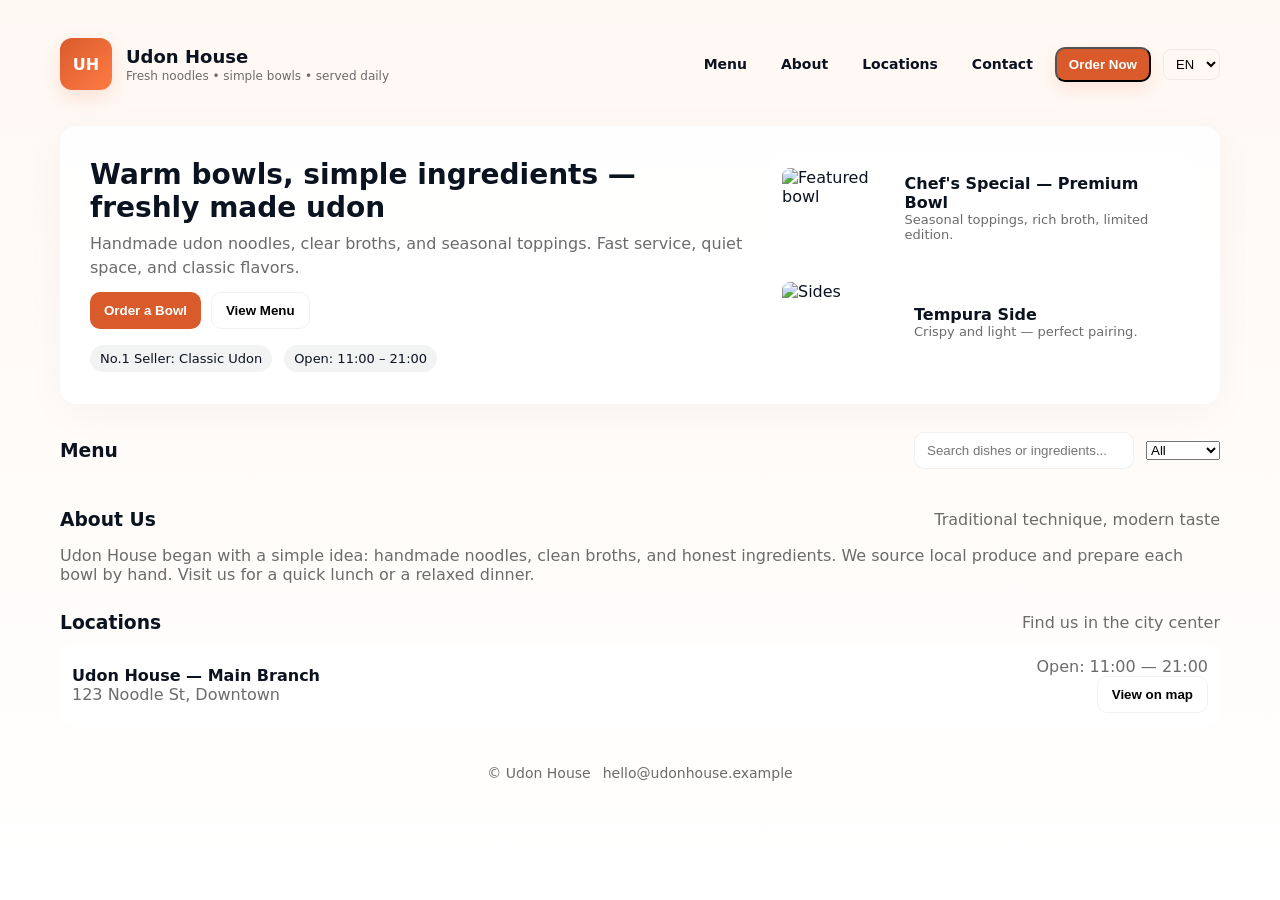
==== index.html @ a7e96d53 "first commit" ====
<!doctype html>
<html lang="en">
<head>
  <meta charset="utf-8" />
  <meta name="viewport" content="width=device-width,initial-scale=1" />
  <title>Udon House — Fresh Noodles & Bowls</title>
  <meta name="description" content="Udon House — Fresh noodles, simple menu, serve & enjoy. Example site created with HTML, CSS and JavaScript." />
  <!-- Link CSS file -->
  <link rel="stylesheet" href="style.css">
</head>

<body>
  <div class="container">
    <header>
      <div class="brand">
        <div class="logo">UH</div>
        <div>
          <h1>Udon House</h1>
          <div class="tag">Fresh noodles • simple bowls • served daily</div>
        </div>
      </div>

      <nav>
        <div class="nav-links" aria-label="Main navigation">
          <a href="#menu">Menu</a>
          <a href="#about">About</a>
          <a href="#locations">Locations</a>
          <a href="#contact">Contact</a>
          <button class="cta" id="orderNowBtn">Order Now</button>
        </div>
        <select class="lang" id="langSelect" aria-label="Language switcher">
          <option value="en" selected>EN</option>
          <option value="jp">JP</option>
        </select>
      </nav>
    </header>

    <!-- HERO -->
    <section class="hero" aria-labelledby="heroTitle">
      <div class="hero-left">
        <h2 id="heroTitle">Warm bowls, simple ingredients — freshly made udon</h2>
        <p>Handmade udon noodles, clear broths, and seasonal toppings. Fast service, quiet space, and classic flavors.</p>
        <div class="hero-cta">
          <button class="btn btn-primary" id="orderHero">Order a Bowl</button>
          <button class="btn btn-ghost" id="viewMenu">View Menu</button>
        </div>
        <div style="margin-top:16px; display:flex; gap:12px; align-items:center;">
          <div class="chip">No.1 Seller: Classic Udon</div>
          <div class="chip">Open: 11:00 – 21:00</div>
        </div>
      </div>

      <aside class="hero-right" aria-hidden="false">
        <div class="featured-card" role="article">
          <img src="https://images.unsplash.com/photo-1604908177522-2b7b0da0a5df?q=80&w=1600&auto=format&fit=crop&crop=entropy" alt="Featured bowl">
          <div class="featured-info">
            <h4>Chef's Special — Premium Bowl</h4>
            <p class="muted">Seasonal toppings, rich broth, limited edition.</p>
          </div>
        </div>

        <div class="featured-card" role="article">
          <img src="https://images.unsplash.com/photo-1543352634-0b0f8f2b0b01?q=80&w=1600&auto=format&fit=crop&crop=entropy" alt="Sides">
          <div class="featured-info">
            <h4>Tempura Side</h4>
            <p class="muted">Crispy and light — perfect pairing.</p>
          </div>
        </div>
      </aside>
    </section>

    <!-- Search + Filters -->
    <section>
      <div class="section-head">
        <h3 id="menu">Menu</h3>
        <div style="display:flex;align-items:center;gap:12px">
          <input type="search" id="search" placeholder="Search dishes or ingredients..." aria-label="Search menu">
          <select id="filter" aria-label="Filter by category">
            <option value="all">All</option>
            <option value="udon">Udon</option>
            <option value="tempura">Tempura</option>
            <option value="sides">Sides</option>
          </select>
        </div>
      </div>

      <div class="menu-grid" id="menuGrid" aria-live="polite">
        <!-- menu items injected by JS -->
      </div>
    </section>

    <!-- About -->
    <section id="about">
      <div class="section-head">
        <h3>About Us</h3>
        <div class="muted">Traditional technique, modern taste</div>
      </div>
      <p class="muted">Udon House began with a simple idea: handmade noodles, clean broths, and honest ingredients. We source local produce and prepare each bowl by hand. Visit us for a quick lunch or a relaxed dinner.</p>
    </section>

    <!-- Locations -->
    <section id="locations">
      <div class="section-head">
        <h3>Locations</h3>
        <div class="muted">Find us in the city center</div>
      </div>
      <div style="display:grid;grid-template-columns:repeat(1,1fr);gap:12px">
        <div style="background:var(--card);padding:12px;border-radius:12px;display:flex;justify-content:space-between;align-items:center">
          <div>
            <strong>Udon House — Main Branch</strong>
            <div class="muted">123 Noodle St, Downtown</div>
          </div>
          <div style="text-align:right">
            <div class="muted">Open: 11:00 — 21:00</div>
            <button class="btn btn-ghost" onclick="alert('Open in Maps (example)')">View on map</button>
          </div>
        </div>
      </div>
    </section>

    <footer id="contact">
      <div style="display:flex;gap:12px;justify-content:center;align-items:center;flex-wrap:wrap">
        <div class="muted">© <span id="year"></span> Udon House</div>
        <a href="mailto:hello@udonhouse.example" class="muted">hello@udonhouse.example</a>
      </div>
    </footer>
  </div>

  <!-- Modal / Lightbox for product detail -->
  <div id="overlay" class="overlay" aria-hidden="true">
    <div class="modal" role="dialog" aria-modal="true" aria-labelledby="modalTitle">
      <div>
        <img id="modalImg" src="" alt="">
      </div>
      <div>
        <div style="display:flex;justify-content:space-between;align-items:start;">
          <div>
            <h3 id="modalTitle">Title</h3>
            <div class="muted" id="modalCategory">Category</div>
          </div>
          <button class="close-btn" id="closeModal" aria-label="Close">&times;</button>
        </div>
        <p id="modalDesc" class="muted" style="margin-top:12px">Description</p>
        <div style="margin-top:18px;display:flex;gap:12px;align-items:center;">
          <div style="font-size:20px;font-weight:800" id="modalPrice">$10</div>
          <div style="margin-left:auto;display:flex;gap:8px;">
            <input id="qty" type="number" min="1" value="1" style="width:72px;padding:8px;border-radius:8px;border:1px solid rgba(0,0,0,0.06)">
            <button class="btn btn-primary" id="addCart">Add to cart</button>
          </div>
        </div>
      </div>
    </div>
  </div>

<!-- Link JavaScript file -->
  <script src="script.js"></script>

</body>
</html>
---- style.css ----
/* Reset & basics */
    :root{
      --bg:#fff8f3;
      --accent:#d95b2b;
      --dark:#0b1320;
      --muted:#6b6b6b;
      --card:#ffffff;
      --glass: rgba(11,19,32,0.04);
      --maxw:1200px;
      --radius:12px;
      font-family: Inter, system-ui, -apple-system, "Segoe UI", Roboto, "Helvetica Neue", Arial;
    }
    *{box-sizing:border-box}
    html,body{height:100%;margin:0;background:linear-gradient(180deg,var(--bg),#fff);color:var(--dark);-webkit-font-smoothing:antialiased}
    a{color:inherit;text-decoration:none}
    .container{max-width:var(--maxw);margin:0 auto;padding:20px}

    /* Header */
    header{display:flex;align-items:center;justify-content:space-between;gap:16px;padding:18px 0}
    .brand{display:flex;align-items:center;gap:14px}
    .logo{width:52px;height:52px;border-radius:12px;background:linear-gradient(135deg,var(--accent),#ff7b45);display:flex;align-items:center;justify-content:center;color:#fff;font-weight:700;box-shadow:0 8px 20px rgba(217,91,43,0.15)}
    h1{font-size:18px;margin:0}
    .tag{font-size:12px;color:var(--muted);margin-top:2px}

    /* Nav */
    nav{display:flex;gap:12px;align-items:center}
    .nav-links{display:flex;gap:10px;align-items:center}
    .nav-links a{padding:8px 12px;border-radius:10px;font-weight:600;color:var(--dark);font-size:14px}
    .nav-links a:hover{background:var(--glass)}
    .cta{background:var(--accent);color:#fff;padding:8px 12px;border-radius:10px;font-weight:700;box-shadow:0 8px 18px rgba(217,91,43,0.12)}
    .lang{background:transparent;padding:6px 8px;border-radius:8px;border:1px solid rgba(0,0,0,0.06);font-size:13px}

    /* Hero */
    .hero{display:grid;grid-template-columns:1fr;gap:18px;align-items:center;margin:18px 0;padding:30px;border-radius:16px;background:linear-gradient(180deg,rgba(255,255,255,0.9),#fff);box-shadow:0 10px 40px rgba(15,20,30,0.04)}
    @media(min-width:900px){.hero{grid-template-columns:1fr 420px}}
    .hero-left h2{font-size:28px;margin:0 0 8px 0}
    .hero-left p{margin:0;color:var(--muted);line-height:1.5}
    .hero-cta{display:flex;gap:10px;margin-top:12px}
    .btn{padding:10px 14px;border-radius:10px;border:0;cursor:pointer;font-weight:700}
    .btn-primary{background:var(--accent);color:#fff}
    .btn-ghost{background:transparent;border:1px solid rgba(11,19,32,0.06)}

    .hero-right{display:flex;flex-direction:column;gap:10px}
    .featured-card{background:linear-gradient(180deg,#fff,#fff);border-radius:12px;padding:12px;display:flex;gap:12px;align-items:center}
    .featured-card img{width:120px;height:80px;object-fit:cover;border-radius:8px}
    .featured-info h4{margin:0;font-size:16px}
    .featured-info p{margin:0;color:var(--muted);font-size:13px}

    /* Sections */
    section{margin:28px 0}
    .section-head{display:flex;justify-content:space-between;align-items:center;margin-bottom:12px}
    .section-head h3{margin:0}

    /* Menu grid */
    .menu-grid{display:grid;grid-template-columns:repeat(1,1fr);gap:12px}
    @media(min-width:640px){.menu-grid{grid-template-columns:repeat(2,1fr)}}
    @media(min-width:1000px){.menu-grid{grid-template-columns:repeat(3,1fr)}}

    .menu-item{background:var(--card);border-radius:12px;padding:12px;display:flex;gap:12px;align-items:flex-start;box-shadow:0 8px 24px rgba(9,10,10,0.04);transition:transform .2s}
    .menu-item:hover{transform:translateY(-6px)}
    .menu-thumb{width:140px;height:100px;border-radius:10px;flex-shrink:0;object-fit:cover}
    .item-body h4{margin:0 0 6px 0}
    .item-body p{margin:0;color:var(--muted);font-size:13px}
    .price{font-weight:800;margin-top:8px}
    .item-actions{margin-left:auto;display:flex;flex-direction:column;gap:8px;align-items:flex-end}

    /* Modal lightbox */
    .overlay{position:fixed;inset:0;background:rgba(2,6,23,0.5);display:flex;align-items:center;justify-content:center;padding:20px;z-index:60;opacity:0;pointer-events:none;transition:opacity .18s}
    .overlay.open{opacity:1;pointer-events:auto}
    .modal{max-width:900px;width:100%;background:#fff;border-radius:12px;padding:18px;box-shadow:0 30px 80px rgba(7,10,20,0.35);display:grid;grid-template-columns:1fr;gap:12px}
    @media(min-width:900px){.modal{grid-template-columns:420px 1fr}}
    .modal img{width:100%;height:320px;object-fit:cover;border-radius:10px}
    .modal h3{margin:0}
    .close-btn{background:transparent;border:0;font-size:20px;color:var(--muted);cursor:pointer}

    /* Footer */
    footer{margin:40px 0;color:var(--muted);text-align:center;font-size:14px}

    /* Small helpers */
    .muted{color:var(--muted)}
    .chip{padding:6px 10px;border-radius:20px;background:rgba(11,19,32,0.05);font-size:13px}
    .hidden{display:none}
    input[type=search]{padding:10px 12px;border-radius:10px;border:1px solid rgba(11,19,32,0.06);width:220px}
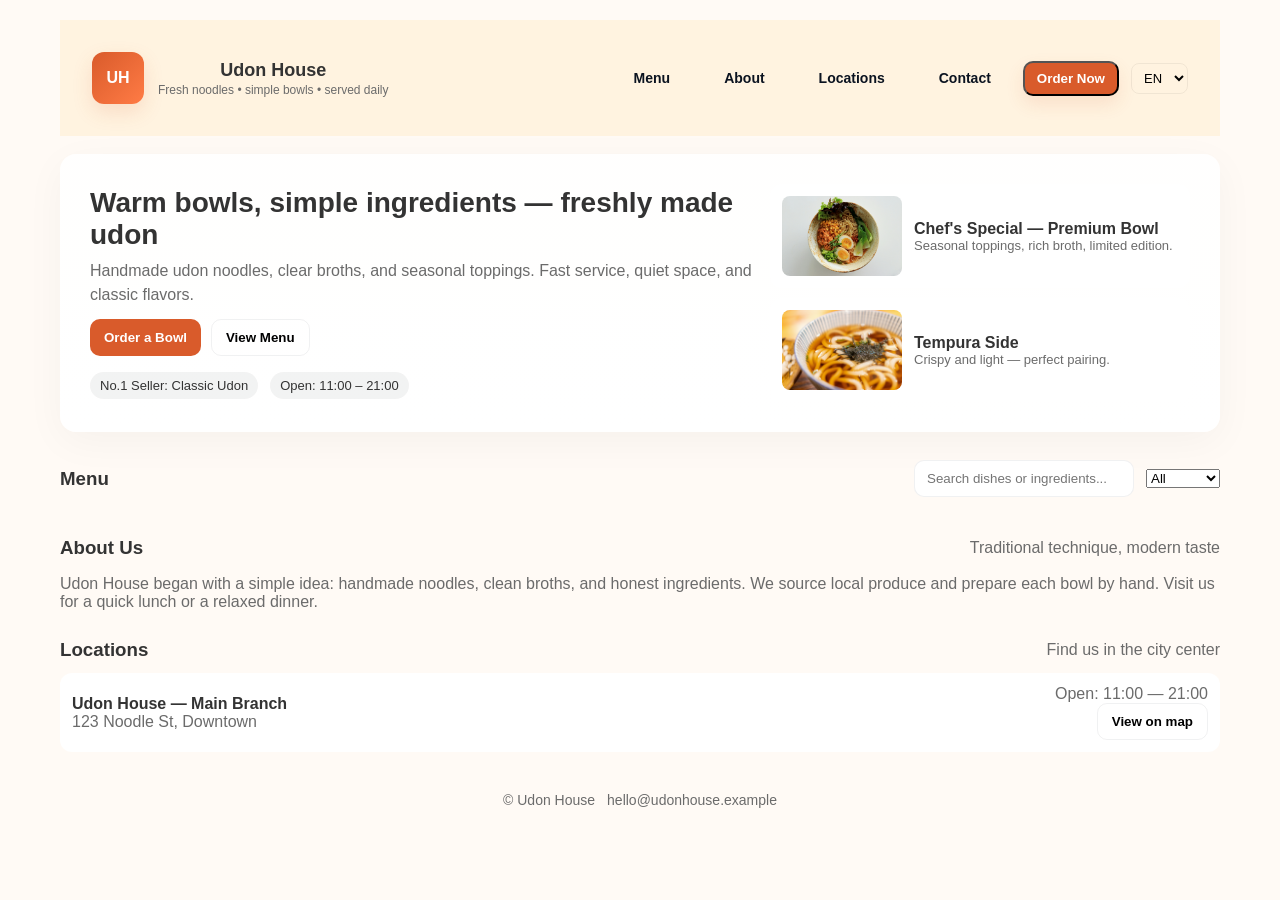
==== commit 6f0f2185: "Website Updates" ====
--- a/index.html
+++ b/index.html
@@ -52,7 +52,7 @@
 
       <aside class="hero-right" aria-hidden="false">
         <div class="featured-card" role="article">
-          <img src="https://images.unsplash.com/photo-1604908177522-2b7b0da0a5df?q=80&w=1600&auto=format&fit=crop&crop=entropy" alt="Featured bowl">
+          <img src="assets/cody-chan-GXhmQt6MFX8-unsplash.jpg" alt="Featured bowl">
           <div class="featured-info">
             <h4>Chef's Special — Premium Bowl</h4>
             <p class="muted">Seasonal toppings, rich broth, limited edition.</p>
@@ -60,7 +60,7 @@
         </div>
 
         <div class="featured-card" role="article">
-          <img src="https://images.unsplash.com/photo-1543352634-0b0f8f2b0b01?q=80&w=1600&auto=format&fit=crop&crop=entropy" alt="Sides">
+          <img src="assets/winston-chen--F53y5bjk6Y-unsplash.jpg" alt="Sides">
           <div class="featured-info">
             <h4>Tempura Side</h4>
             <p class="muted">Crispy and light — perfect pairing.</p>
--- a/style.css
+++ b/style.css
@@ -30,6 +30,61 @@
     .nav-links a:hover{background:var(--glass)}
     .cta{background:var(--accent);color:#fff;padding:8px 12px;border-radius:10px;font-weight:700;box-shadow:0 8px 18px rgba(217,91,43,0.12)}
     .lang{background:transparent;padding:6px 8px;border-radius:8px;border:1px solid rgba(0,0,0,0.06);font-size:13px}
+
+    /* Product Page */
+
+    body {
+  font-family: 'Poppins', sans-serif;
+  margin: 0;
+  padding: 0;
+  background: #fffaf5;
+  color: #333;
+}
+
+header {
+  text-align: center;
+  padding: 2rem;
+  background-color: #fff3e0;
+}
+
+nav a {
+  margin: 0 10px;
+  text-decoration: none;
+  color: #b84e24;
+  font-weight: bold;
+}
+
+nav a:hover {
+  text-decoration: underline;
+}
+
+.hero-image {
+  width: 100%;
+  max-width: 600px;
+  display: block;
+  margin: 20px auto;
+  border-radius: 10px;
+}
+
+.menu-gallery {
+  display: grid;
+  grid-template-columns: repeat(auto-fit, minmax(250px, 1fr));
+  gap: 20px;
+  padding: 40px;
+}
+
+.menu-item {
+  background: #fff;
+  border-radius: 10px;
+  box-shadow: 0 2px 8px rgba(0,0,0,0.1);
+  padding: 1rem;
+  text-align: center;
+}
+
+.menu-item img {
+  width: 100%;
+  border-radius: 10px;
+}
 
     /* Hero */
     .hero{display:grid;grid-template-columns:1fr;gap:18px;align-items:center;margin:18px 0;padding:30px;border-radius:16px;background:linear-gradient(180deg,rgba(255,255,255,0.9),#fff);box-shadow:0 10px 40px rgba(15,20,30,0.04)}
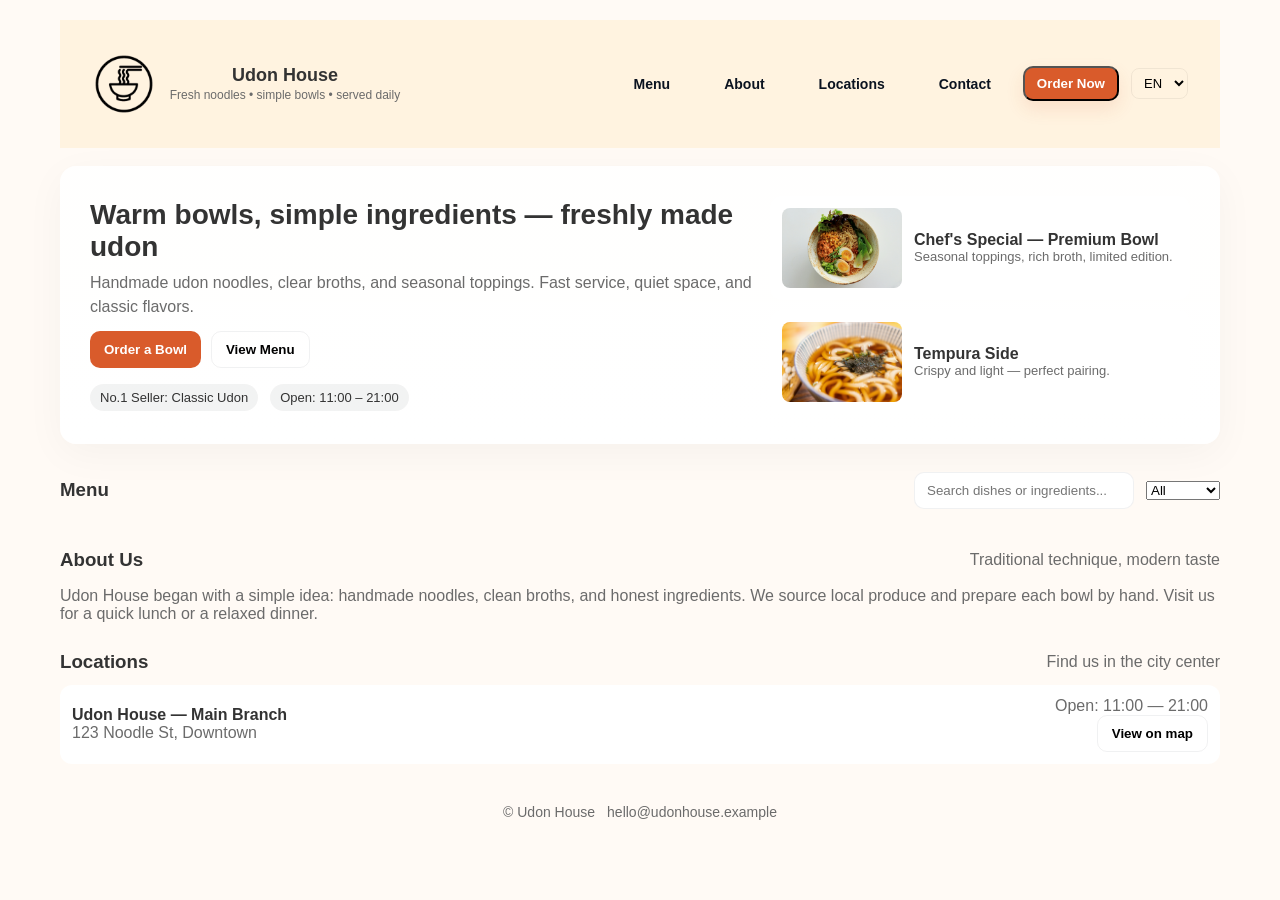
==== commit a17cc879: "Website Updates" ====
--- a/index.html
+++ b/index.html
@@ -13,7 +13,8 @@
   <div class="container">
     <header>
       <div class="brand">
-        <div class="logo">UH</div>
+        
+        <img class="logoImage" src="assets/idOD-6HJVJ_logos.png" alt="">
         <div>
           <h1>Udon House</h1>
           <div class="tag">Fresh noodles • simple bowls • served daily</div>
--- a/style.css
+++ b/style.css
@@ -45,6 +45,10 @@
   text-align: center;
   padding: 2rem;
   background-color: #fff3e0;
+}
+
+.logoImage {
+    width: 15%;
 }
 
 nav a {
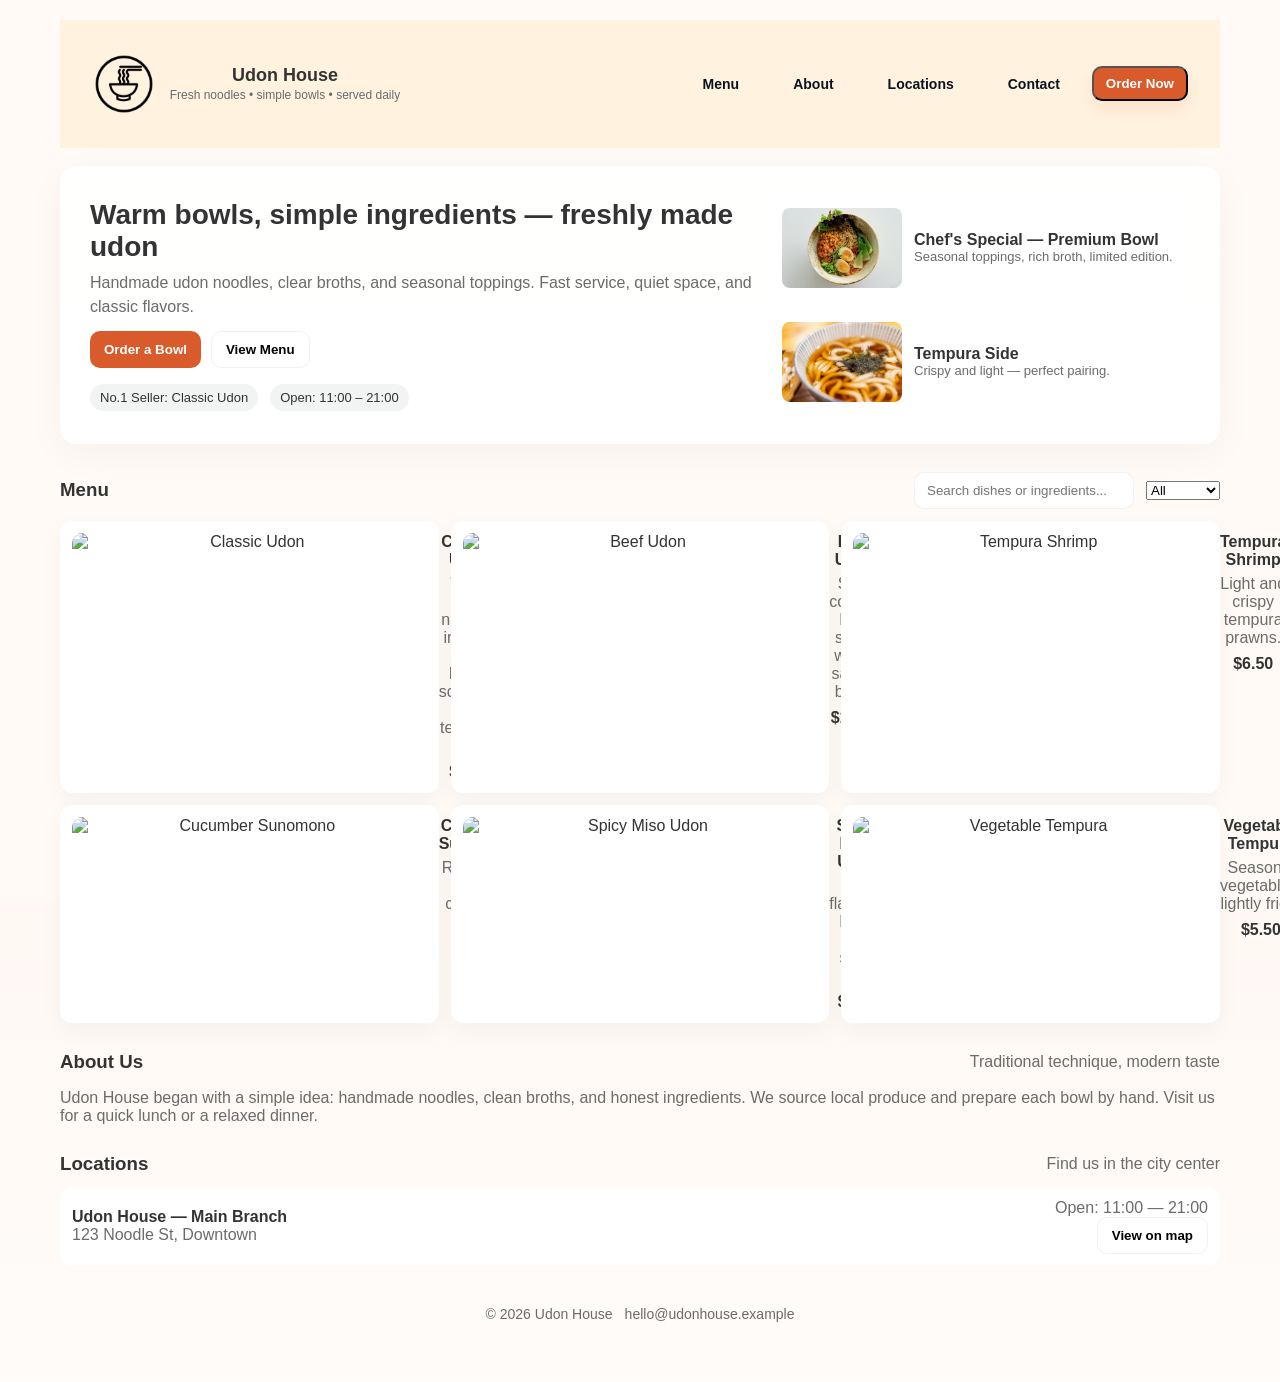
==== commit 09083afa: "Navbar Updates" ====
--- a/index.html
+++ b/index.html
@@ -29,10 +29,7 @@
           <a href="#contact">Contact</a>
           <button class="cta" id="orderNowBtn">Order Now</button>
         </div>
-        <select class="lang" id="langSelect" aria-label="Language switcher">
-          <option value="en" selected>EN</option>
-          <option value="jp">JP</option>
-        </select>
+       
       </nav>
     </header>
 
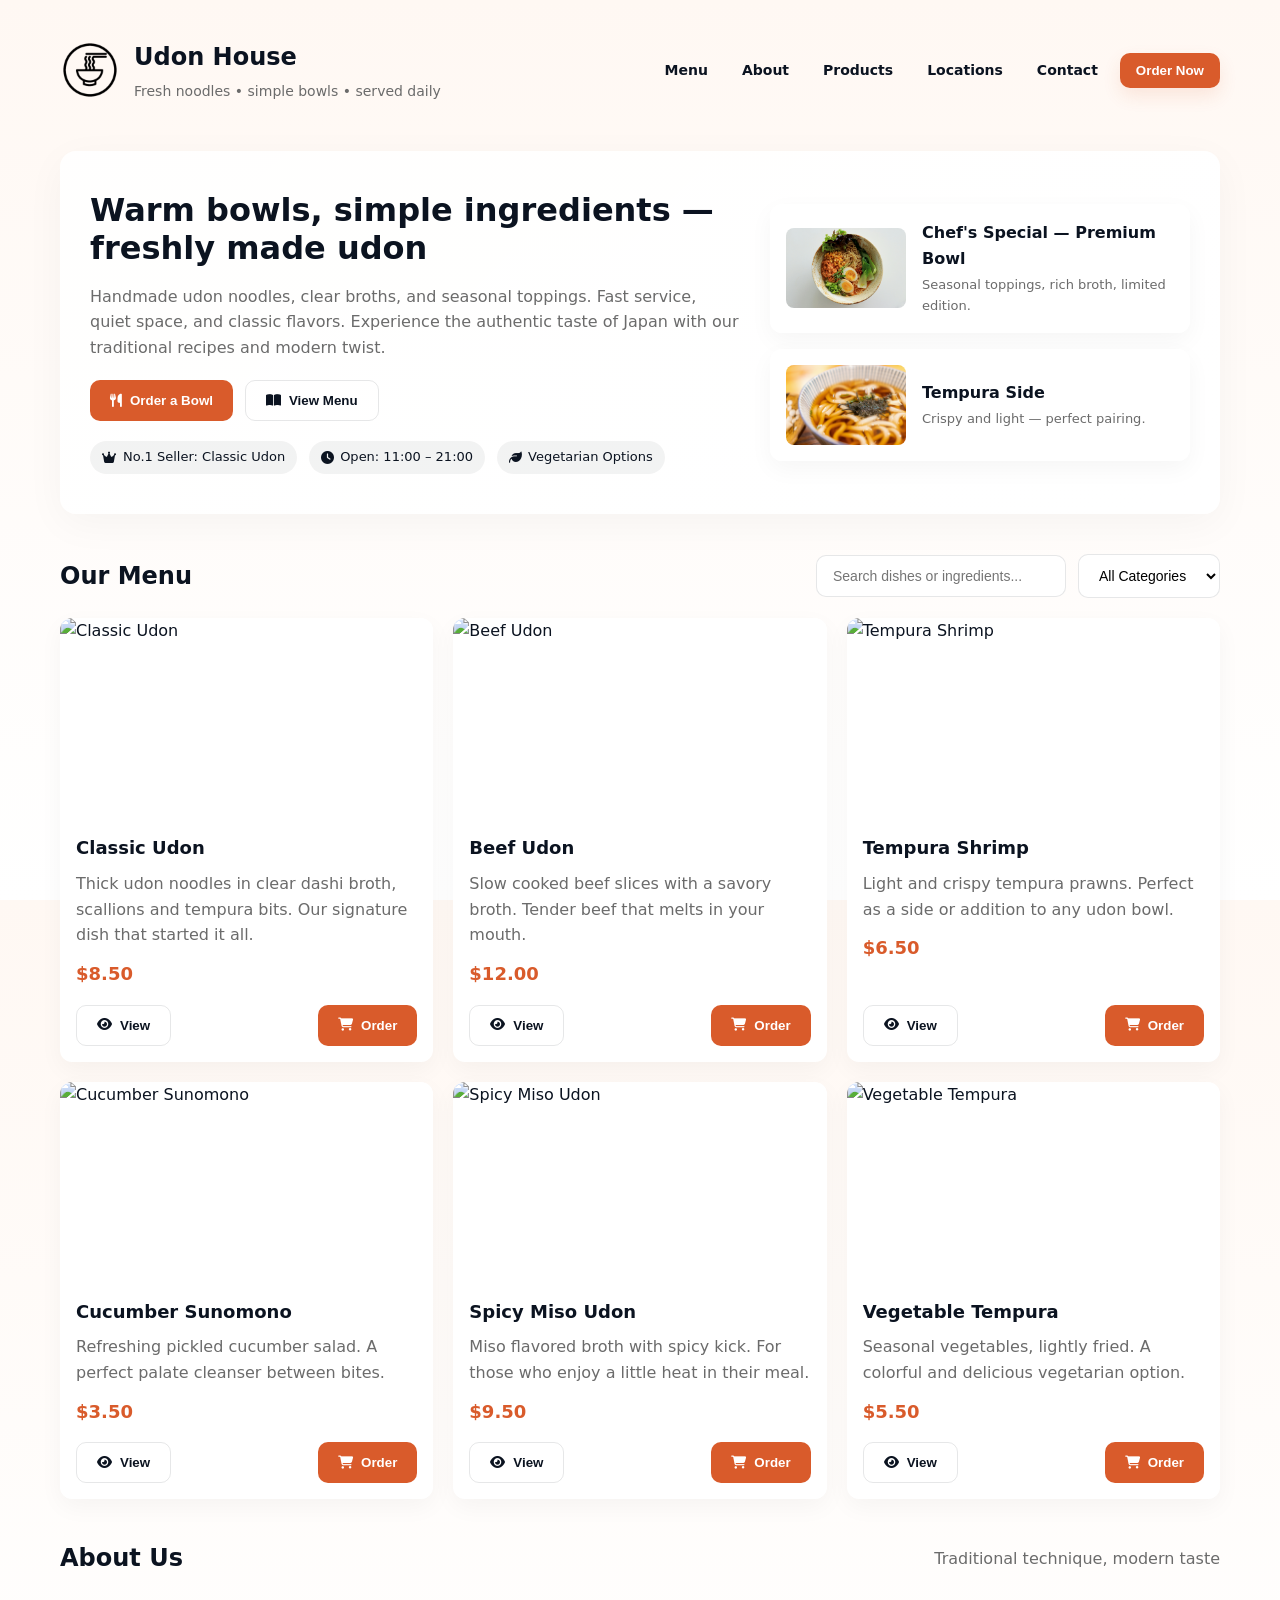
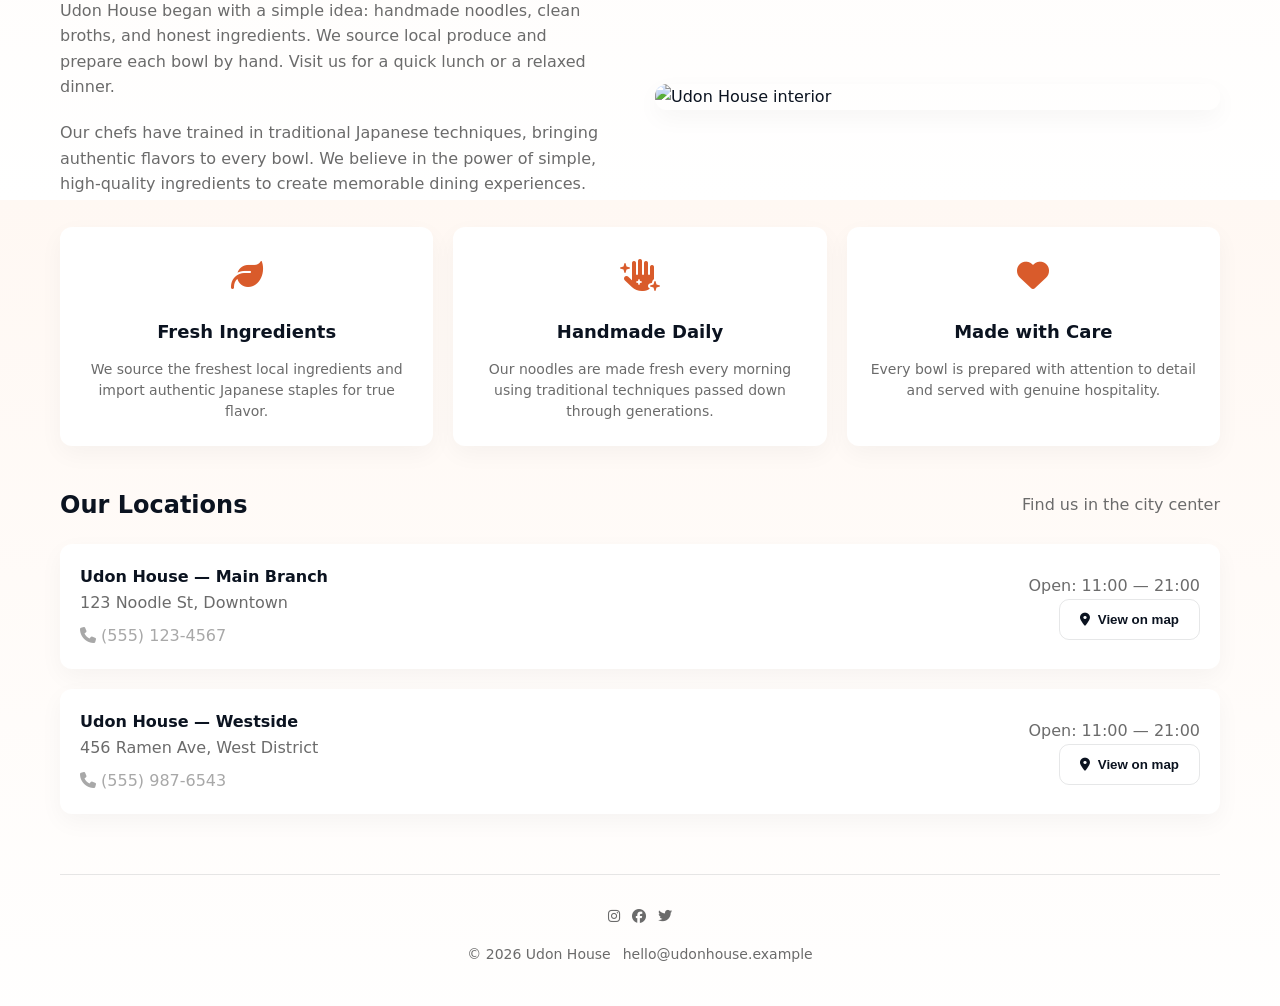
==== commit e2dacc57: "website updates" ====
--- a/index.html
+++ b/index.html
@@ -1,11 +1,11 @@
-<!doctype html>
+<!DOCTYPE html>
 <html lang="en">
 <head>
-  <meta charset="utf-8" />
-  <meta name="viewport" content="width=device-width,initial-scale=1" />
+  <meta charset="UTF-8">
+  <meta name="viewport" content="width=device-width, initial-scale=1.0">
   <title>Udon House — Fresh Noodles & Bowls</title>
-  <meta name="description" content="Udon House — Fresh noodles, simple menu, serve & enjoy. Example site created with HTML, CSS and JavaScript." />
-  <!-- Link CSS file -->
+  <meta name="description" content="Udon House — Fresh noodles, simple menu, serve & enjoy. Example site created with HTML, CSS and JavaScript.">
+  <link rel="stylesheet" href="https://cdnjs.cloudflare.com/ajax/libs/font-awesome/6.4.0/css/all.min.css">
   <link rel="stylesheet" href="style.css">
 </head>
 
@@ -13,8 +13,7 @@
   <div class="container">
     <header>
       <div class="brand">
-        
-        <img class="logoImage" src="assets/idOD-6HJVJ_logos.png" alt="">
+        <img class="logoImage" src="assets/idOD-6HJVJ_logos.png" alt="Udon House Logo">
         <div>
           <h1>Udon House</h1>
           <div class="tag">Fresh noodles • simple bowls • served daily</div>
@@ -25,11 +24,11 @@
         <div class="nav-links" aria-label="Main navigation">
           <a href="#menu">Menu</a>
           <a href="#about">About</a>
+          <a href="product-page.html">Products</a>
           <a href="#locations">Locations</a>
           <a href="#contact">Contact</a>
           <button class="cta" id="orderNowBtn">Order Now</button>
         </div>
-       
       </nav>
     </header>
 
@@ -37,14 +36,25 @@
     <section class="hero" aria-labelledby="heroTitle">
       <div class="hero-left">
         <h2 id="heroTitle">Warm bowls, simple ingredients — freshly made udon</h2>
-        <p>Handmade udon noodles, clear broths, and seasonal toppings. Fast service, quiet space, and classic flavors.</p>
+        <p>Handmade udon noodles, clear broths, and seasonal toppings. Fast service, quiet space, and classic flavors. Experience the authentic taste of Japan with our traditional recipes and modern twist.</p>
         <div class="hero-cta">
-          <button class="btn btn-primary" id="orderHero">Order a Bowl</button>
-          <button class="btn btn-ghost" id="viewMenu">View Menu</button>
-        </div>
-        <div style="margin-top:16px; display:flex; gap:12px; align-items:center;">
-          <div class="chip">No.1 Seller: Classic Udon</div>
-          <div class="chip">Open: 11:00 – 21:00</div>
+          <button class="btn btn-primary" id="orderHero">
+            <i class="fas fa-utensils"></i> Order a Bowl
+          </button>
+          <button class="btn btn-ghost" id="viewMenu">
+            <i class="fas fa-book-open"></i> View Menu
+          </button>
+        </div>
+        <div style="margin-top:20px; display:flex; gap:12px; align-items:center; flex-wrap: wrap;">
+          <div class="chip">
+            <i class="fas fa-crown"></i> No.1 Seller: Classic Udon
+          </div>
+          <div class="chip">
+            <i class="fas fa-clock"></i> Open: 11:00 – 21:00
+          </div>
+          <div class="chip">
+            <i class="fas fa-leaf"></i> Vegetarian Options
+          </div>
         </div>
       </div>
 
@@ -70,12 +80,12 @@
     <!-- Search + Filters -->
     <section>
       <div class="section-head">
-        <h3 id="menu">Menu</h3>
-        <div style="display:flex;align-items:center;gap:12px">
+        <h3 id="menu">Our Menu</h3>
+        <div class="search-filter">
           <input type="search" id="search" placeholder="Search dishes or ingredients..." aria-label="Search menu">
           <select id="filter" aria-label="Filter by category">
-            <option value="all">All</option>
-            <option value="udon">Udon</option>
+            <option value="all">All Categories</option>
+            <option value="udon">Udon Bowls</option>
             <option value="tempura">Tempura</option>
             <option value="sides">Sides</option>
           </select>
@@ -93,31 +103,92 @@
         <h3>About Us</h3>
         <div class="muted">Traditional technique, modern taste</div>
       </div>
-      <p class="muted">Udon House began with a simple idea: handmade noodles, clean broths, and honest ingredients. We source local produce and prepare each bowl by hand. Visit us for a quick lunch or a relaxed dinner.</p>
+      
+      <div class="about-content">
+        <div class="about-text">
+          <p class="muted mb-20">Udon House began with a simple idea: handmade noodles, clean broths, and honest ingredients. We source local produce and prepare each bowl by hand. Visit us for a quick lunch or a relaxed dinner.</p>
+          <p class="muted">Our chefs have trained in traditional Japanese techniques, bringing authentic flavors to every bowl. We believe in the power of simple, high-quality ingredients to create memorable dining experiences.</p>
+        </div>
+        <div class="about-image">
+          <img src="https://images.unsplash.com/photo-1553621042-f6e147245754?q=80&w=1000&auto=format&fit=crop" alt="Udon House interior">
+        </div>
+      </div>
+      
+      <div class="values-grid">
+        <div class="value-card">
+          <div class="value-icon">
+            <i class="fas fa-leaf"></i>
+          </div>
+          <h4>Fresh Ingredients</h4>
+          <p>We source the freshest local ingredients and import authentic Japanese staples for true flavor.</p>
+        </div>
+        
+        <div class="value-card">
+          <div class="value-icon">
+            <i class="fas fa-hand-sparkles"></i>
+          </div>
+          <h4>Handmade Daily</h4>
+          <p>Our noodles are made fresh every morning using traditional techniques passed down through generations.</p>
+        </div>
+        
+        <div class="value-card">
+          <div class="value-icon">
+            <i class="fas fa-heart"></i>
+          </div>
+          <h4>Made with Care</h4>
+          <p>Every bowl is prepared with attention to detail and served with genuine hospitality.</p>
+        </div>
+      </div>
     </section>
 
     <!-- Locations -->
     <section id="locations">
       <div class="section-head">
-        <h3>Locations</h3>
+        <h3>Our Locations</h3>
         <div class="muted">Find us in the city center</div>
       </div>
-      <div style="display:grid;grid-template-columns:repeat(1,1fr);gap:12px">
-        <div style="background:var(--card);padding:12px;border-radius:12px;display:flex;justify-content:space-between;align-items:center">
+      <div class="locations-grid">
+        <div class="location-card">
           <div>
             <strong>Udon House — Main Branch</strong>
             <div class="muted">123 Noodle St, Downtown</div>
+            <div class="light-muted" style="margin-top: 8px;">
+              <i class="fas fa-phone"></i> (555) 123-4567
+            </div>
           </div>
           <div style="text-align:right">
             <div class="muted">Open: 11:00 — 21:00</div>
-            <button class="btn btn-ghost" onclick="alert('Open in Maps (example)')">View on map</button>
+            <button class="btn btn-ghost" onclick="alert('Open in Maps (example)')">
+              <i class="fas fa-map-marker-alt"></i> View on map
+            </button>
+          </div>
+        </div>
+        
+        <div class="location-card">
+          <div>
+            <strong>Udon House — Westside</strong>
+            <div class="muted">456 Ramen Ave, West District</div>
+            <div class="light-muted" style="margin-top: 8px;">
+              <i class="fas fa-phone"></i> (555) 987-6543
+            </div>
+          </div>
+          <div style="text-align:right">
+            <div class="muted">Open: 11:00 — 21:00</div>
+            <button class="btn btn-ghost" onclick="alert('Open in Maps (example)')">
+              <i class="fas fa-map-marker-alt"></i> View on map
+            </button>
           </div>
         </div>
       </div>
     </section>
 
     <footer id="contact">
-      <div style="display:flex;gap:12px;justify-content:center;align-items:center;flex-wrap:wrap">
+      <div style="display:flex; gap:12px; justify-content:center; align-items:center; flex-wrap:wrap; margin-bottom: 16px;">
+        <a href="#" class="muted"><i class="fab fa-instagram"></i></a>
+        <a href="#" class="muted"><i class="fab fa-facebook"></i></a>
+        <a href="#" class="muted"><i class="fab fa-twitter"></i></a>
+      </div>
+      <div style="display:flex; gap:12px; justify-content:center; align-items:center; flex-wrap:wrap;">
         <div class="muted">© <span id="year"></span> Udon House</div>
         <a href="mailto:hello@udonhouse.example" class="muted">hello@udonhouse.example</a>
       </div>
@@ -131,7 +202,7 @@
         <img id="modalImg" src="" alt="">
       </div>
       <div>
-        <div style="display:flex;justify-content:space-between;align-items:start;">
+        <div style="display:flex; justify-content:space-between; align-items:start;">
           <div>
             <h3 id="modalTitle">Title</h3>
             <div class="muted" id="modalCategory">Category</div>
@@ -139,19 +210,19 @@
           <button class="close-btn" id="closeModal" aria-label="Close">&times;</button>
         </div>
         <p id="modalDesc" class="muted" style="margin-top:12px">Description</p>
-        <div style="margin-top:18px;display:flex;gap:12px;align-items:center;">
-          <div style="font-size:20px;font-weight:800" id="modalPrice">$10</div>
-          <div style="margin-left:auto;display:flex;gap:8px;">
-            <input id="qty" type="number" min="1" value="1" style="width:72px;padding:8px;border-radius:8px;border:1px solid rgba(0,0,0,0.06)">
-            <button class="btn btn-primary" id="addCart">Add to cart</button>
+        <div style="margin-top:18px; display:flex; gap:12px; align-items:center;">
+          <div style="font-size:20px; font-weight:800" id="modalPrice">$10</div>
+          <div style="margin-left:auto; display:flex; gap:8px;">
+            <input id="qty" type="number" min="1" value="1" style="width:72px; padding:8px; border-radius:8px; border:1px solid rgba(0,0,0,0.06)">
+            <button class="btn btn-primary" id="addCart">
+              <i class="fas fa-shopping-cart"></i> Add to cart
+            </button>
           </div>
         </div>
       </div>
     </div>
   </div>
 
-<!-- Link JavaScript file -->
   <script src="script.js"></script>
-
 </body>
-</html>
+</html>
--- a/style.css
+++ b/style.css
@@ -1,143 +1,1087 @@
-
-    /* Reset & basics */
-    :root{
-      --bg:#fff8f3;
-      --accent:#d95b2b;
-      --dark:#0b1320;
-      --muted:#6b6b6b;
-      --card:#ffffff;
-      --glass: rgba(11,19,32,0.04);
-      --maxw:1200px;
-      --radius:12px;
-      font-family: Inter, system-ui, -apple-system, "Segoe UI", Roboto, "Helvetica Neue", Arial;
-    }
-    *{box-sizing:border-box}
-    html,body{height:100%;margin:0;background:linear-gradient(180deg,var(--bg),#fff);color:var(--dark);-webkit-font-smoothing:antialiased}
-    a{color:inherit;text-decoration:none}
-    .container{max-width:var(--maxw);margin:0 auto;padding:20px}
-
-    /* Header */
-    header{display:flex;align-items:center;justify-content:space-between;gap:16px;padding:18px 0}
-    .brand{display:flex;align-items:center;gap:14px}
-    .logo{width:52px;height:52px;border-radius:12px;background:linear-gradient(135deg,var(--accent),#ff7b45);display:flex;align-items:center;justify-content:center;color:#fff;font-weight:700;box-shadow:0 8px 20px rgba(217,91,43,0.15)}
-    h1{font-size:18px;margin:0}
-    .tag{font-size:12px;color:var(--muted);margin-top:2px}
-
-    /* Nav */
-    nav{display:flex;gap:12px;align-items:center}
-    .nav-links{display:flex;gap:10px;align-items:center}
-    .nav-links a{padding:8px 12px;border-radius:10px;font-weight:600;color:var(--dark);font-size:14px}
-    .nav-links a:hover{background:var(--glass)}
-    .cta{background:var(--accent);color:#fff;padding:8px 12px;border-radius:10px;font-weight:700;box-shadow:0 8px 18px rgba(217,91,43,0.12)}
-    .lang{background:transparent;padding:6px 8px;border-radius:8px;border:1px solid rgba(0,0,0,0.06);font-size:13px}
-
-    /* Product Page */
-
-    body {
-  font-family: 'Poppins', sans-serif;
+/* Reset & basics */
+:root {
+  --bg: #fff8f3;
+  --accent: #d95b2b;
+  --accent-light: #f8a97d;
+  --dark: #0b1320;
+  --muted: #6b6b6b;
+  --light-muted: #a8a8a8;
+  --card: #ffffff;
+  --glass: rgba(11,19,32,0.04);
+  --maxw: 1200px;
+  --radius: 12px;
+  --shadow: 0 8px 24px rgba(9,10,10,0.04);
+  --shadow-hover: 0 12px 28px rgba(9,10,10,0.08);
+  font-family: 'Inter', system-ui, -apple-system, "Segoe UI", Roboto, "Helvetica Neue", Arial;
+}
+
+* {
+  box-sizing: border-box;
   margin: 0;
   padding: 0;
-  background: #fffaf5;
-  color: #333;
-}
-
+}
+
+html, body {
+  height: 100%;
+  background: linear-gradient(180deg, var(--bg), #fff);
+  color: var(--dark);
+  -webkit-font-smoothing: antialiased;
+  line-height: 1.6;
+}
+
+a {
+  color: inherit;
+  text-decoration: none;
+}
+
+.container {
+  max-width: var(--maxw);
+  margin: 0 auto;
+  padding: 20px;
+}
+
+/* Header */
 header {
+  display: flex;
+  align-items: center;
+  justify-content: space-between;
+  gap: 16px;
+  padding: 18px 0;
+  flex-wrap: wrap;
+}
+
+.brand {
+  display: flex;
+  align-items: center;
+  gap: 14px;
+}
+
+.logoImage {
+  width: 60px;
+  height: 60px;
+  border-radius: 12px;
+  object-fit: contain;
+}
+
+h1 {
+  font-size: 24px;
+  margin: 0;
+  color: var(--dark);
+}
+
+.tag {
+  font-size: 14px;
+  color: var(--muted);
+  margin-top: 4px;
+}
+
+/* Navigation */
+nav {
+  display: flex;
+  gap: 12px;
+  align-items: center;
+}
+
+.nav-links {
+  display: flex;
+  gap: 10px;
+  align-items: center;
+  flex-wrap: wrap;
+}
+
+.nav-links a {
+  padding: 8px 12px;
+  border-radius: 10px;
+  font-weight: 600;
+  color: var(--dark);
+  font-size: 14px;
+  transition: all 0.3s ease;
+}
+
+.nav-links a:hover {
+  background: var(--glass);
+  color: var(--accent);
+}
+
+.cta {
+  background: var(--accent);
+  color: #fff;
+  padding: 10px 16px;
+  border-radius: 10px;
+  font-weight: 700;
+  box-shadow: 0 8px 18px rgba(217,91,43,0.12);
+  border: none;
+  cursor: pointer;
+  transition: all 0.3s ease;
+}
+
+.cta:hover {
+  background: #c24a1f;
+  transform: translateY(-2px);
+  box-shadow: 0 10px 22px rgba(217,91,43,0.2);
+}
+
+/* Hero Section */
+.hero {
+  display: grid;
+  grid-template-columns: 1fr;
+  gap: 30px;
+  align-items: center;
+  margin: 30px 0;
+  padding: 40px 30px;
+  border-radius: 16px;
+  background: linear-gradient(135deg, rgba(255,255,255,0.9), #fff);
+  box-shadow: 0 10px 40px rgba(15,20,30,0.04);
+  position: relative;
+  overflow: hidden;
+}
+
+.hero::before {
+  content: "";
+  position: absolute;
+  top: 0;
+  right: 0;
+  width: 100%;
+  height: 100%;
+  background: url('data:image/svg+xml,<svg xmlns="http://www.w3.org/2000/svg" viewBox="0 0 100 100" fill="none"><defs><pattern id="noodle" patternUnits="userSpaceOnUse" width="10" height="10"><path d="M0,10 L10,0" stroke="rgba(217,91,43,0.05)" stroke-width="1"/></pattern></defs><rect width="100" height="100" fill="url(%23noodle)"/></svg>');
+  opacity: 0.5;
+  z-index: -1;
+}
+
+@media (min-width: 900px) {
+  .hero {
+    grid-template-columns: 1fr 420px;
+  }
+}
+
+.hero-left h2 {
+  font-size: 32px;
+  margin: 0 0 16px 0;
+  line-height: 1.2;
+  color: var(--dark);
+}
+
+.hero-left p {
+  margin: 0;
+  color: var(--muted);
+  line-height: 1.6;
+  font-size: 16px;
+}
+
+.hero-cta {
+  display: flex;
+  gap: 12px;
+  margin-top: 20px;
+  flex-wrap: wrap;
+}
+
+.btn {
+  padding: 12px 20px;
+  border-radius: 10px;
+  border: 0;
+  cursor: pointer;
+  font-weight: 700;
+  transition: all 0.3s ease;
+  display: inline-flex;
+  align-items: center;
+  gap: 8px;
+}
+
+.btn-primary {
+  background: var(--accent);
+  color: #fff;
+}
+
+.btn-primary:hover {
+  background: #c24a1f;
+  transform: translateY(-2px);
+  box-shadow: 0 8px 20px rgba(217,91,43,0.2);
+}
+
+.btn-ghost {
+  background: transparent;
+  border: 1px solid rgba(11,19,32,0.1);
+  color: var(--dark);
+}
+
+.btn-ghost:hover {
+  background: rgba(11,19,32,0.05);
+  transform: translateY(-2px);
+}
+
+.hero-right {
+  display: flex;
+  flex-direction: column;
+  gap: 16px;
+}
+
+.featured-card {
+  background: linear-gradient(180deg, #fff, #fff);
+  border-radius: 12px;
+  padding: 16px;
+  display: flex;
+  gap: 16px;
+  align-items: center;
+  box-shadow: var(--shadow);
+  transition: all 0.3s ease;
+}
+
+.featured-card:hover {
+  transform: translateY(-5px);
+  box-shadow: var(--shadow-hover);
+}
+
+.featured-card img {
+  width: 120px;
+  height: 80px;
+  object-fit: cover;
+  border-radius: 8px;
+}
+
+.featured-info h4 {
+  margin: 0;
+  font-size: 16px;
+}
+
+.featured-info p {
+  margin: 4px 0 0 0;
+  color: var(--muted);
+  font-size: 13px;
+}
+
+/* Sections */
+section {
+  margin: 40px 0;
+}
+
+.section-head {
+  display: flex;
+  justify-content: space-between;
+  align-items: center;
+  margin-bottom: 20px;
+  flex-wrap: wrap;
+  gap: 16px;
+}
+
+.section-head h3 {
+  margin: 0;
+  font-size: 24px;
+  color: var(--dark);
+}
+
+/* Menu grid */
+.menu-grid {
+  display: grid;
+  grid-template-columns: repeat(1, 1fr);
+  gap: 20px;
+}
+
+@media (min-width: 640px) {
+  .menu-grid {
+    grid-template-columns: repeat(2, 1fr);
+  }
+}
+
+@media (min-width: 1000px) {
+  .menu-grid {
+    grid-template-columns: repeat(3, 1fr);
+  }
+}
+
+.menu-item {
+  background: var(--card);
+  border-radius: 12px;
+  padding: 0;
+  display: flex;
+  flex-direction: column;
+  box-shadow: var(--shadow);
+  transition: all 0.3s ease;
+  overflow: hidden;
+}
+
+.menu-item:hover {
+  transform: translateY(-8px);
+  box-shadow: var(--shadow-hover);
+}
+
+.menu-thumb {
+  width: 100%;
+  height: 200px;
+  object-fit: cover;
+}
+
+.item-body {
+  padding: 16px;
+  flex-grow: 1;
+}
+
+.item-body h4 {
+  margin: 0 0 8px 0;
+  font-size: 18px;
+}
+
+.item-body p {
+  margin: 0;
+  color: var(--muted);
+  font-size: 14px;
+  line-height: 1.5;
+}
+
+.price {
+  font-weight: 800;
+  margin-top: 12px;
+  font-size: 18px;
+  color: var(--accent);
+}
+
+.item-actions {
+  padding: 0 16px 16px;
+  display: flex;
+  gap: 8px;
+  justify-content: space-between;
+}
+
+/* Search & Filter */
+.search-filter {
+  display: flex;
+  gap: 12px;
+  align-items: center;
+  flex-wrap: wrap;
+}
+
+input[type="search"] {
+  padding: 12px 16px;
+  border-radius: 10px;
+  border: 1px solid rgba(11,19,32,0.1);
+  width: 250px;
+  font-size: 14px;
+  transition: all 0.3s ease;
+}
+
+input[type="search"]:focus {
+  outline: none;
+  border-color: var(--accent);
+  box-shadow: 0 0 0 3px rgba(217,91,43,0.1);
+}
+
+select {
+  padding: 12px 16px;
+  border-radius: 10px;
+  border: 1px solid rgba(11,19,32,0.1);
+  background: white;
+  font-size: 14px;
+  cursor: pointer;
+  transition: all 0.3s ease;
+}
+
+select:focus {
+  outline: none;
+  border-color: var(--accent);
+  box-shadow: 0 0 0 3px rgba(217,91,43,0.1);
+}
+
+/* About Section */
+.about-content {
+  display: grid;
+  grid-template-columns: 1fr;
+  gap: 30px;
+  align-items: center;
+}
+
+@media (min-width: 768px) {
+  .about-content {
+    grid-template-columns: 1fr 1fr;
+  }
+}
+
+.about-text {
+  padding-right: 20px;
+}
+
+.about-image {
+  border-radius: 12px;
+  overflow: hidden;
+  box-shadow: var(--shadow);
+}
+
+.about-image img {
+  width: 100%;
+  height: auto;
+  display: block;
+}
+
+/* Values Section */
+.values-grid {
+  display: grid;
+  grid-template-columns: repeat(1, 1fr);
+  gap: 20px;
+  margin-top: 30px;
+}
+
+@media (min-width: 640px) {
+  .values-grid {
+    grid-template-columns: repeat(3, 1fr);
+  }
+}
+
+.value-card {
+  background: var(--card);
+  border-radius: 12px;
+  padding: 24px;
   text-align: center;
-  padding: 2rem;
-  background-color: #fff3e0;
-}
-
-.logoImage {
-    width: 15%;
-}
-
-nav a {
-  margin: 0 10px;
-  text-decoration: none;
-  color: #b84e24;
-  font-weight: bold;
-}
-
-nav a:hover {
-  text-decoration: underline;
-}
-
-.hero-image {
+  box-shadow: var(--shadow);
+  transition: all 0.3s ease;
+}
+
+.value-card:hover {
+  transform: translateY(-5px);
+  box-shadow: var(--shadow-hover);
+}
+
+.value-icon {
+  font-size: 32px;
+  color: var(--accent);
+  margin-bottom: 16px;
+}
+
+.value-card h4 {
+  margin: 0 0 12px 0;
+  font-size: 18px;
+}
+
+.value-card p {
+  margin: 0;
+  color: var(--muted);
+  font-size: 14px;
+  line-height: 1.5;
+}
+
+/* Locations */
+.locations-grid {
+  display: grid;
+  grid-template-columns: repeat(1, 1fr);
+  gap: 20px;
+}
+
+.location-card {
+  background: var(--card);
+  padding: 20px;
+  border-radius: 12px;
+  display: flex;
+  justify-content: space-between;
+  align-items: center;
+  box-shadow: var(--shadow);
+  transition: all 0.3s ease;
+}
+
+.location-card:hover {
+  transform: translateY(-5px);
+  box-shadow: var(--shadow-hover);
+}
+
+/* Modal lightbox */
+.overlay {
+  position: fixed;
+  inset: 0;
+  background: rgba(2,6,23,0.7);
+  display: flex;
+  align-items: center;
+  justify-content: center;
+  padding: 20px;
+  z-index: 100;
+  opacity: 0;
+  pointer-events: none;
+  transition: opacity 0.3s ease;
+}
+
+.overlay.open {
+  opacity: 1;
+  pointer-events: auto;
+}
+
+.modal {
+  max-width: 900px;
   width: 100%;
-  max-width: 600px;
-  display: block;
-  margin: 20px auto;
-  border-radius: 10px;
-}
-
-.menu-gallery {
+  background: #fff;
+  border-radius: 16px;
+  padding: 24px;
+  box-shadow: 0 30px 80px rgba(7,10,20,0.35);
   display: grid;
-  grid-template-columns: repeat(auto-fit, minmax(250px, 1fr));
+  grid-template-columns: 1fr;
   gap: 20px;
+  max-height: 90vh;
+  overflow-y: auto;
+}
+
+@media (min-width: 900px) {
+  .modal {
+    grid-template-columns: 420px 1fr;
+  }
+}
+
+.modal img {
+  width: 100%;
+  height: 320px;
+  object-fit: cover;
+  border-radius: 12px;
+}
+
+.modal h3 {
+  margin: 0;
+  font-size: 24px;
+}
+
+.close-btn {
+  background: transparent;
+  border: 0;
+  font-size: 24px;
+  color: var(--muted);
+  cursor: pointer;
+  transition: all 0.3s ease;
+}
+
+.close-btn:hover {
+  color: var(--dark);
+}
+
+/* Footer */
+footer {
+  margin: 60px 0 20px;
+  color: var(--muted);
+  text-align: center;
+  font-size: 14px;
+  padding-top: 30px;
+  border-top: 1px solid rgba(11,19,32,0.1);
+}
+
+/* Small helpers */
+.muted {
+  color: var(--muted);
+}
+
+.light-muted {
+  color: var(--light-muted);
+}
+
+.chip {
+  padding: 6px 12px;
+  border-radius: 20px;
+  background: rgba(11,19,32,0.05);
+  font-size: 13px;
+  display: inline-flex;
+  align-items: center;
+  gap: 6px;
+}
+
+.hidden {
+  display: none;
+}
+
+.text-center {
+  text-align: center;
+}
+
+.mb-20 {
+  margin-bottom: 20px;
+}
+
+/* Animation for menu items */
+@keyframes fadeInUp {
+  from {
+    opacity: 0;
+    transform: translateY(20px);
+  }
+  to {
+    opacity: 1;
+    transform: translateY(0);
+  }
+}
+
+.menu-item {
+  animation: fadeInUp 0.5s ease forwards;
+}
+
+.menu-item:nth-child(1) { animation-delay: 0.1s; }
+.menu-item:nth-child(2) { animation-delay: 0.2s; }
+.menu-item:nth-child(3) { animation-delay: 0.3s; }
+.menu-item:nth-child(4) { animation-delay: 0.4s; }
+.menu-item:nth-child(5) { animation-delay: 0.5s; }
+.menu-item:nth-child(6) { animation-delay: 0.6s; }
+
+
+
+
+/* Product Page Specific Styles */
+.product-hero {
+  display: grid;
+  grid-template-columns: 1fr;
+  gap: 30px;
+  align-items: center;
+  margin: 30px 0;
+  padding: 40px 30px;
+  border-radius: 16px;
+  background: linear-gradient(135deg, rgba(255,255,255,0.9), #fff);
+  box-shadow: 0 10px 40px rgba(15,20,30,0.04);
+  position: relative;
+  overflow: hidden;
+}
+
+.product-hero::before {
+  content: "";
+  position: absolute;
+  top: 0;
+  right: 0;
+  width: 100%;
+  height: 100%;
+  background: url('data:image/svg+xml,<svg xmlns="http://www.w3.org/2000/svg" viewBox="0 0 100 100" fill="none"><defs><pattern id="noodle" patternUnits="userSpaceOnUse" width="10" height="10"><path d="M0,10 L10,0" stroke="rgba(217,91,43,0.05)" stroke-width="1"/></pattern></defs><rect width="100" height="100" fill="url(%23noodle)"/></svg>');
+  opacity: 0.5;
+  z-index: -1;
+}
+
+@media (min-width: 900px) {
+  .product-hero {
+    grid-template-columns: 2fr 1fr;
+  }
+}
+
+.product-hero-left h2 {
+  font-size: 32px;
+  margin: 0 0 16px 0;
+  line-height: 1.2;
+  color: var(--dark);
+}
+
+.product-hero-left p {
+  margin: 0;
+  color: var(--muted);
+  line-height: 1.6;
+  font-size: 16px;
+}
+
+.product-hero-cta {
+  display: flex;
+  gap: 12px;
+  margin-top: 20px;
+  flex-wrap: wrap;
+}
+
+/* Category Navigation */
+.category-nav {
+  display: flex;
+  gap: 8px;
+  margin: 20px 0;
+  padding: 16px 0;
+  border-bottom: 1px solid rgba(11,19,32,0.1);
+  flex-wrap: wrap;
+}
+
+.category-nav a {
+  padding: 8px 16px;
+  border-radius: 20px;
+  background: rgba(11,19,32,0.05);
+  color: var(--muted);
+  font-weight: 600;
+  font-size: 14px;
+  transition: all 0.3s ease;
+  display: flex;
+  align-items: center;
+  gap: 6px;
+}
+
+.category-nav a:hover {
+  background: var(--accent-light);
+  color: var(--dark);
+}
+
+.category-nav a.active {
+  background: var(--accent);
+  color: #fff;
+}
+
+/* Enhanced Menu Grid for Product Page */
+.product-menu-grid {
+  display: grid;
+  grid-template-columns: repeat(1, 1fr);
+  gap: 24px;
+  margin-top: 20px;
+}
+
+@media (min-width: 640px) {
+  .product-menu-grid {
+    grid-template-columns: repeat(2, 1fr);
+  }
+}
+
+@media (min-width: 1000px) {
+  .product-menu-grid {
+    grid-template-columns: repeat(3, 1fr);
+  }
+}
+
+@media (min-width: 1200px) {
+  .product-menu-grid {
+    grid-template-columns: repeat(4, 1fr);
+  }
+}
+
+.product-menu-item {
+  background: var(--card);
+  border-radius: 16px;
+  padding: 0;
+  display: flex;
+  flex-direction: column;
+  box-shadow: var(--shadow);
+  transition: all 0.3s ease;
+  overflow: hidden;
+  position: relative;
+}
+
+.product-menu-item:hover {
+  transform: translateY(-8px);
+  box-shadow: var(--shadow-hover);
+}
+
+.product-menu-item.featured::before {
+  content: "Featured";
+  position: absolute;
+  top: 12px;
+  right: 12px;
+  background: var(--accent);
+  color: white;
+  padding: 4px 8px;
+  border-radius: 20px;
+  font-size: 12px;
+  font-weight: 700;
+  z-index: 2;
+}
+
+.product-menu-thumb {
+  width: 100%;
+  height: 200px;
+  object-fit: cover;
+  transition: transform 0.3s ease;
+}
+
+.product-menu-item:hover .product-menu-thumb {
+  transform: scale(1.05);
+}
+
+.product-item-body {
+  padding: 20px;
+  flex-grow: 1;
+  display: flex;
+  flex-direction: column;
+}
+
+.product-item-body h4 {
+  margin: 0 0 8px 0;
+  font-size: 18px;
+  color: var(--dark);
+}
+
+.product-item-body .category-tag {
+  display: inline-block;
+  padding: 4px 8px;
+  background: rgba(217,91,43,0.1);
+  color: var(--accent);
+  border-radius: 6px;
+  font-size: 12px;
+  font-weight: 600;
+  margin-bottom: 8px;
+}
+
+.product-item-body p {
+  margin: 0;
+  color: var(--muted);
+  font-size: 14px;
+  line-height: 1.5;
+  flex-grow: 1;
+}
+
+.product-price {
+  font-weight: 800;
+  margin-top: 12px;
+  font-size: 20px;
+  color: var(--accent);
+  display: flex;
+  align-items: center;
+  gap: 8px;
+}
+
+.product-price .original-price {
+  font-size: 16px;
+  color: var(--light-muted);
+  text-decoration: line-through;
+}
+
+.product-item-actions {
+  padding: 0 20px 20px;
+  display: flex;
+  gap: 8px;
+  justify-content: space-between;
+}
+
+/* Nutrition Info */
+.nutrition-info {
+  display: flex;
+  gap: 12px;
+  margin-top: 8px;
+  flex-wrap: wrap;
+}
+
+.nutrition-tag {
+  display: flex;
+  align-items: center;
+  gap: 4px;
+  font-size: 12px;
+  color: var(--light-muted);
+  background: rgba(11,19,32,0.05);
+  padding: 4px 8px;
+  border-radius: 6px;
+}
+
+/* Section Headers with Icons */
+.section-header {
+  display: flex;
+  align-items: center;
+  gap: 12px;
+  margin-bottom: 24px;
+  padding-bottom: 12px;
+  border-bottom: 2px solid rgba(217,91,43,0.1);
+}
+
+.section-header i {
+  font-size: 24px;
+  color: var(--accent);
+}
+
+.section-header h3 {
+  margin: 0;
+  font-size: 24px;
+  color: var(--dark);
+}
+
+.section-header .muted {
+  margin-left: auto;
+  font-size: 14px;
+}
+
+/* Dietary Icons */
+.dietary-icons {
+  display: flex;
+  gap: 8px;
+  margin-top: 8px;
+}
+
+.dietary-icon {
+  width: 20px;
+  height: 20px;
+  border-radius: 50%;
+  background: rgba(76,175,80,0.1);
+  display: flex;
+  align-items: center;
+  justify-content: center;
+  font-size: 10px;
+  color: #4CAF50;
+}
+
+.dietary-icon.non-veg {
+  background: rgba(244,67,54,0.1);
+  color: #F44336;
+}
+
+.dietary-icon.spicy {
+  background: rgba(255,152,0,0.1);
+  color: #FF9800;
+}
+
+/* Quick View Modal */
+.quick-view-modal {
+  position: fixed;
+  top: 0;
+  left: 0;
+  width: 100%;
+  height: 100%;
+  background: rgba(2,6,23,0.8);
+  display: flex;
+  align-items: center;
+  justify-content: center;
+  z-index: 1000;
+  opacity: 0;
+  pointer-events: none;
+  transition: opacity 0.3s ease;
+}
+
+.quick-view-modal.active {
+  opacity: 1;
+  pointer-events: auto;
+}
+
+.quick-view-content {
+  background: white;
+  border-radius: 16px;
+  padding: 24px;
+  max-width: 500px;
+  width: 90%;
+  max-height: 80vh;
+  overflow-y: auto;
+  position: relative;
+}
+
+.quick-view-close {
+  position: absolute;
+  top: 16px;
+  right: 16px;
+  background: none;
+  border: none;
+  font-size: 24px;
+  cursor: pointer;
+  color: var(--muted);
+}
+
+/* Print Styles */
+@media print {
+  .category-nav,
+  .product-hero-cta,
+  .product-item-actions,
+  footer {
+    display: none !important;
+  }
+  
+  .product-menu-item {
+    break-inside: avoid;
+    box-shadow: none;
+    border: 1px solid #ddd;
+  }
+  
+  .container {
+    max-width: none;
+  }
+}
+
+/* Loading Animation */
+.menu-loading {
+  display: flex;
+  justify-content: center;
+  align-items: center;
   padding: 40px;
 }
 
-.menu-item {
-  background: #fff;
-  border-radius: 10px;
-  box-shadow: 0 2px 8px rgba(0,0,0,0.1);
-  padding: 1rem;
+.loading-spinner {
+  width: 40px;
+  height: 40px;
+  border: 4px solid rgba(217,91,43,0.1);
+  border-left: 4px solid var(--accent);
+  border-radius: 50%;
+  animation: spin 1s linear infinite;
+}
+
+@keyframes spin {
+  0% { transform: rotate(0deg); }
+  100% { transform: rotate(360deg); }
+}
+
+/* Empty State */
+.empty-state {
   text-align: center;
-}
-
-.menu-item img {
-  width: 100%;
-  border-radius: 10px;
-}
-
-    /* Hero */
-    .hero{display:grid;grid-template-columns:1fr;gap:18px;align-items:center;margin:18px 0;padding:30px;border-radius:16px;background:linear-gradient(180deg,rgba(255,255,255,0.9),#fff);box-shadow:0 10px 40px rgba(15,20,30,0.04)}
-    @media(min-width:900px){.hero{grid-template-columns:1fr 420px}}
-    .hero-left h2{font-size:28px;margin:0 0 8px 0}
-    .hero-left p{margin:0;color:var(--muted);line-height:1.5}
-    .hero-cta{display:flex;gap:10px;margin-top:12px}
-    .btn{padding:10px 14px;border-radius:10px;border:0;cursor:pointer;font-weight:700}
-    .btn-primary{background:var(--accent);color:#fff}
-    .btn-ghost{background:transparent;border:1px solid rgba(11,19,32,0.06)}
-
-    .hero-right{display:flex;flex-direction:column;gap:10px}
-    .featured-card{background:linear-gradient(180deg,#fff,#fff);border-radius:12px;padding:12px;display:flex;gap:12px;align-items:center}
-    .featured-card img{width:120px;height:80px;object-fit:cover;border-radius:8px}
-    .featured-info h4{margin:0;font-size:16px}
-    .featured-info p{margin:0;color:var(--muted);font-size:13px}
-
-    /* Sections */
-    section{margin:28px 0}
-    .section-head{display:flex;justify-content:space-between;align-items:center;margin-bottom:12px}
-    .section-head h3{margin:0}
-
-    /* Menu grid */
-    .menu-grid{display:grid;grid-template-columns:repeat(1,1fr);gap:12px}
-    @media(min-width:640px){.menu-grid{grid-template-columns:repeat(2,1fr)}}
-    @media(min-width:1000px){.menu-grid{grid-template-columns:repeat(3,1fr)}}
-
-    .menu-item{background:var(--card);border-radius:12px;padding:12px;display:flex;gap:12px;align-items:flex-start;box-shadow:0 8px 24px rgba(9,10,10,0.04);transition:transform .2s}
-    .menu-item:hover{transform:translateY(-6px)}
-    .menu-thumb{width:140px;height:100px;border-radius:10px;flex-shrink:0;object-fit:cover}
-    .item-body h4{margin:0 0 6px 0}
-    .item-body p{margin:0;color:var(--muted);font-size:13px}
-    .price{font-weight:800;margin-top:8px}
-    .item-actions{margin-left:auto;display:flex;flex-direction:column;gap:8px;align-items:flex-end}
-
-    /* Modal lightbox */
-    .overlay{position:fixed;inset:0;background:rgba(2,6,23,0.5);display:flex;align-items:center;justify-content:center;padding:20px;z-index:60;opacity:0;pointer-events:none;transition:opacity .18s}
-    .overlay.open{opacity:1;pointer-events:auto}
-    .modal{max-width:900px;width:100%;background:#fff;border-radius:12px;padding:18px;box-shadow:0 30px 80px rgba(7,10,20,0.35);display:grid;grid-template-columns:1fr;gap:12px}
-    @media(min-width:900px){.modal{grid-template-columns:420px 1fr}}
-    .modal img{width:100%;height:320px;object-fit:cover;border-radius:10px}
-    .modal h3{margin:0}
-    .close-btn{background:transparent;border:0;font-size:20px;color:var(--muted);cursor:pointer}
-
-    /* Footer */
-    footer{margin:40px 0;color:var(--muted);text-align:center;font-size:14px}
-
-    /* Small helpers */
-    .muted{color:var(--muted)}
-    .chip{padding:6px 10px;border-radius:20px;background:rgba(11,19,32,0.05);font-size:13px}
-    .hidden{display:none}
-    input[type=search]{padding:10px 12px;border-radius:10px;border:1px solid rgba(11,19,32,0.06);width:220px}
+  padding: 60px 20px;
+  color: var(--muted);
+}
+
+.empty-state i {
+  font-size: 48px;
+  margin-bottom: 16px;
+  opacity: 0.5;
+}
+
+/* Price Filter */
+.price-filter {
+  display: flex;
+  gap: 12px;
+  align-items: center;
+  margin: 16px 0;
+  flex-wrap: wrap;
+}
+
+.price-filter label {
+  font-weight: 600;
+  color: var(--dark);
+}
+
+.price-range {
+  display: flex;
+  gap: 8px;
+  align-items: center;
+}
+
+.price-range input {
+  width: 80px;
+  padding: 8px 12px;
+  border: 1px solid rgba(11,19,32,0.1);
+  border-radius: 8px;
+  font-size: 14px;
+}
+
+/* Sort Options */
+.sort-options {
+  display: flex;
+  gap: 12px;
+  align-items: center;
+  margin: 16px 0;
+  flex-wrap: wrap;
+}
+
+.sort-options select {
+  padding: 8px 12px;
+  border: 1px solid rgba(11,19,32,0.1);
+  border-radius: 8px;
+  background: white;
+  font-size: 14px;
+}
+
+/* Responsive Improvements */
+@media (max-width: 768px) {
+  .product-hero {
+    padding: 24px 16px;
+  }
+  
+  .product-hero-left h2 {
+    font-size: 24px;
+  }
+  
+  .category-nav {
+    justify-content: center;
+  }
+  
+  .product-menu-grid {
+    gap: 16px;
+  }
+  
+  .product-item-body {
+    padding: 16px;
+  }
+  
+  .product-item-actions {
+    padding: 0 16px 16px;
+  }
+}
+
+@media (max-width: 480px) {
+  .product-menu-grid {
+    grid-template-columns: 1fr;
+  }
+  
+  .product-hero-cta {
+    flex-direction: column;
+  }
+  
+  .product-item-actions {
+    flex-direction: column;
+  }
+  
+  .price-filter,
+  .sort-options {
+    flex-direction: column;
+    align-items: flex-start;
+  }
+}
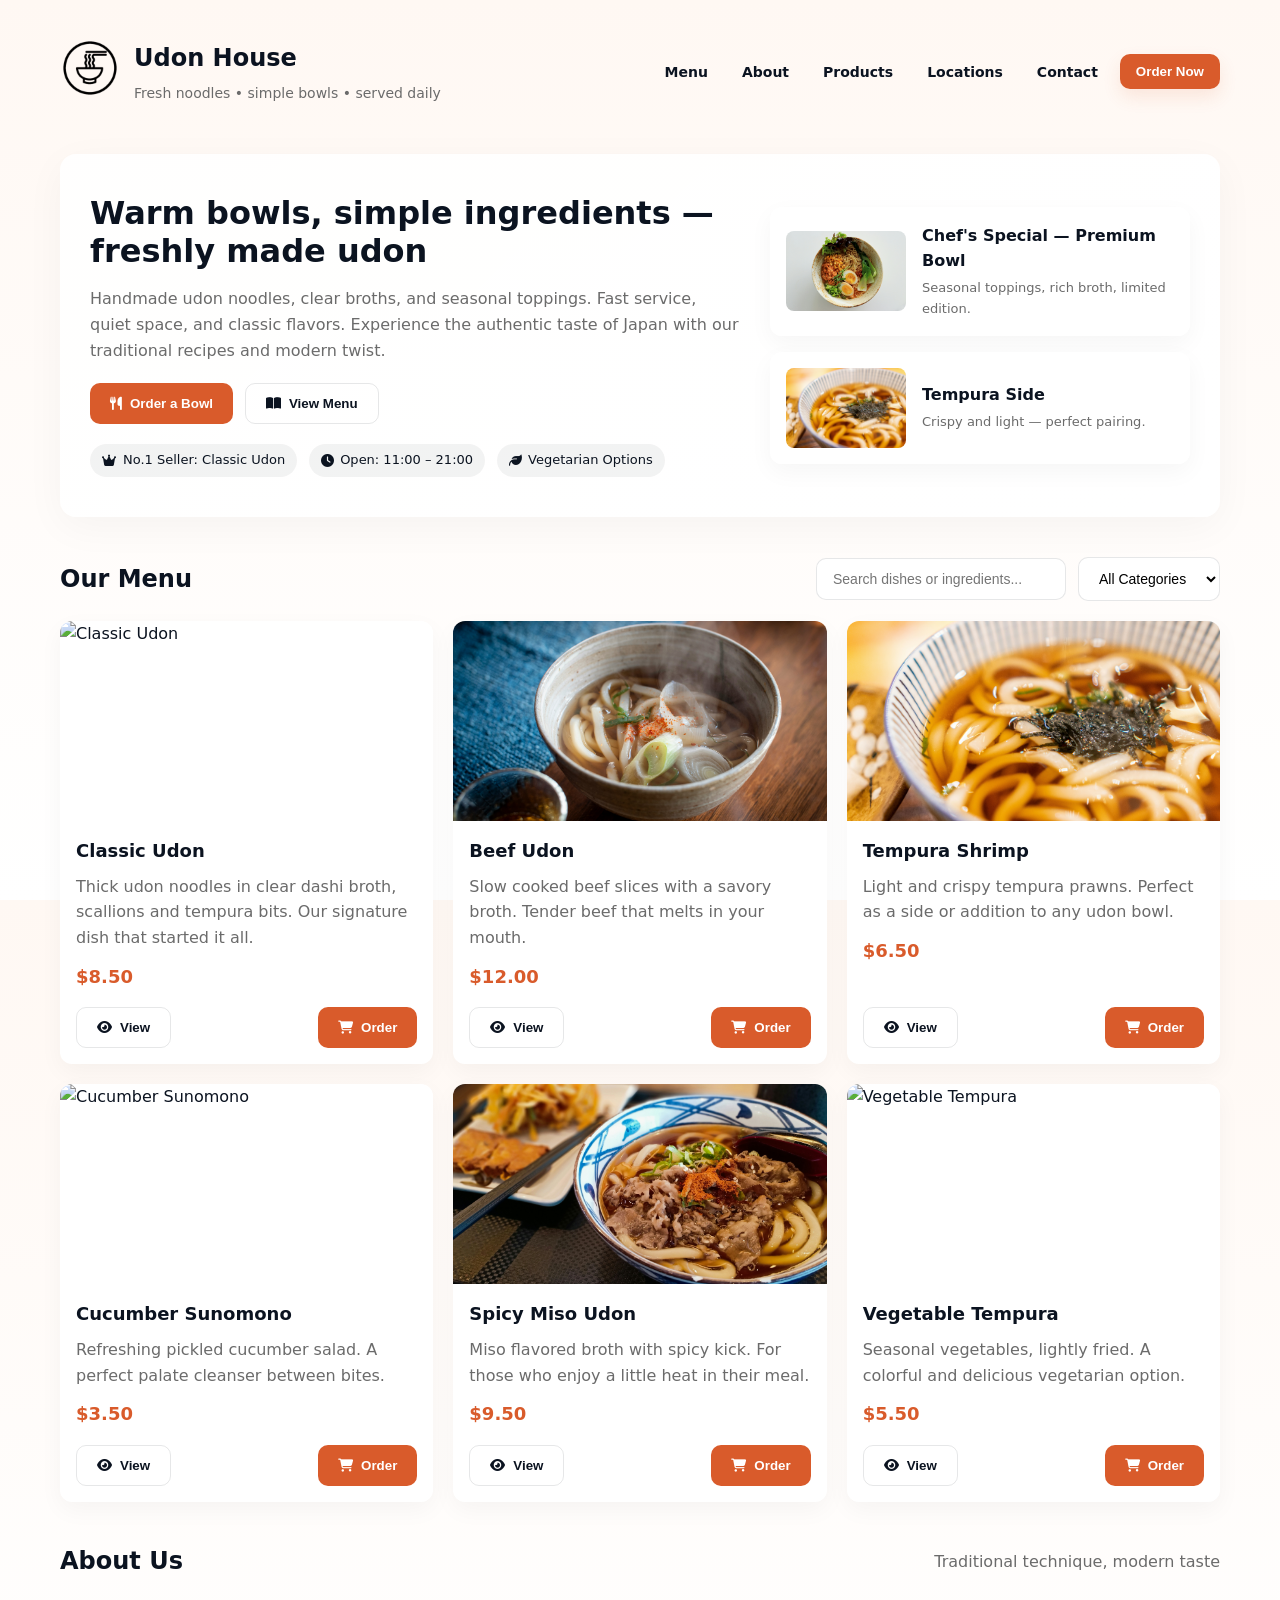
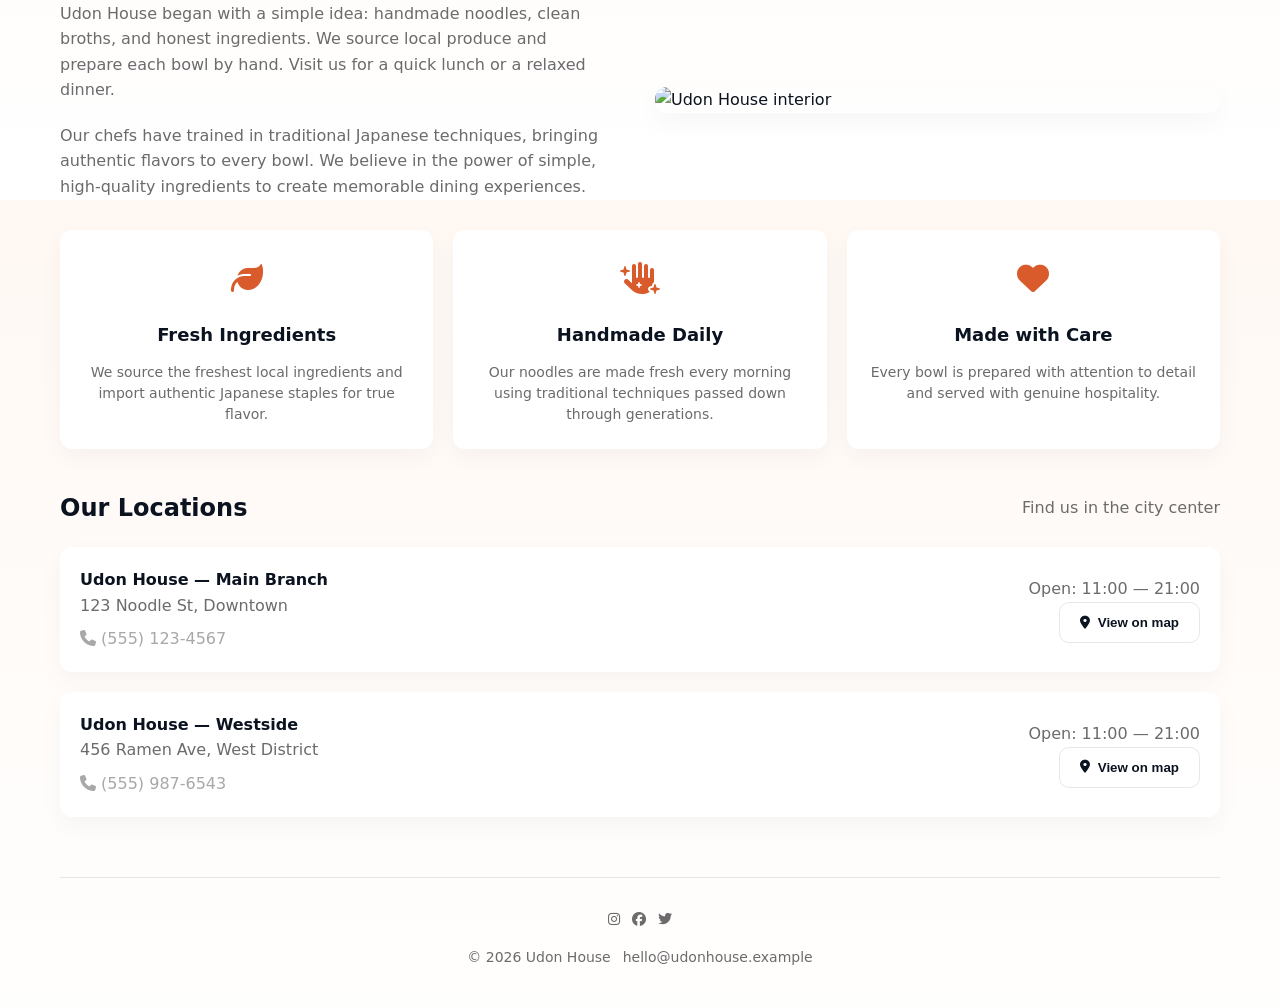
==== commit 825afd5f: "Navigation changes" ====
--- a/index.html
+++ b/index.html
@@ -12,8 +12,8 @@
 <body>
   <div class="container">
     <header>
-      <div class="brand">
-        <img class="logoImage" src="assets/idOD-6HJVJ_logos.png" alt="Udon House Logo">
+      <div class="brand"><a href="index.html">
+        <img class="logoImage" src="assets/idOD-6HJVJ_logos.png" alt="Udon House Logo"></a>
         <div>
           <h1>Udon House</h1>
           <div class="tag">Fresh noodles • simple bowls • served daily</div>
